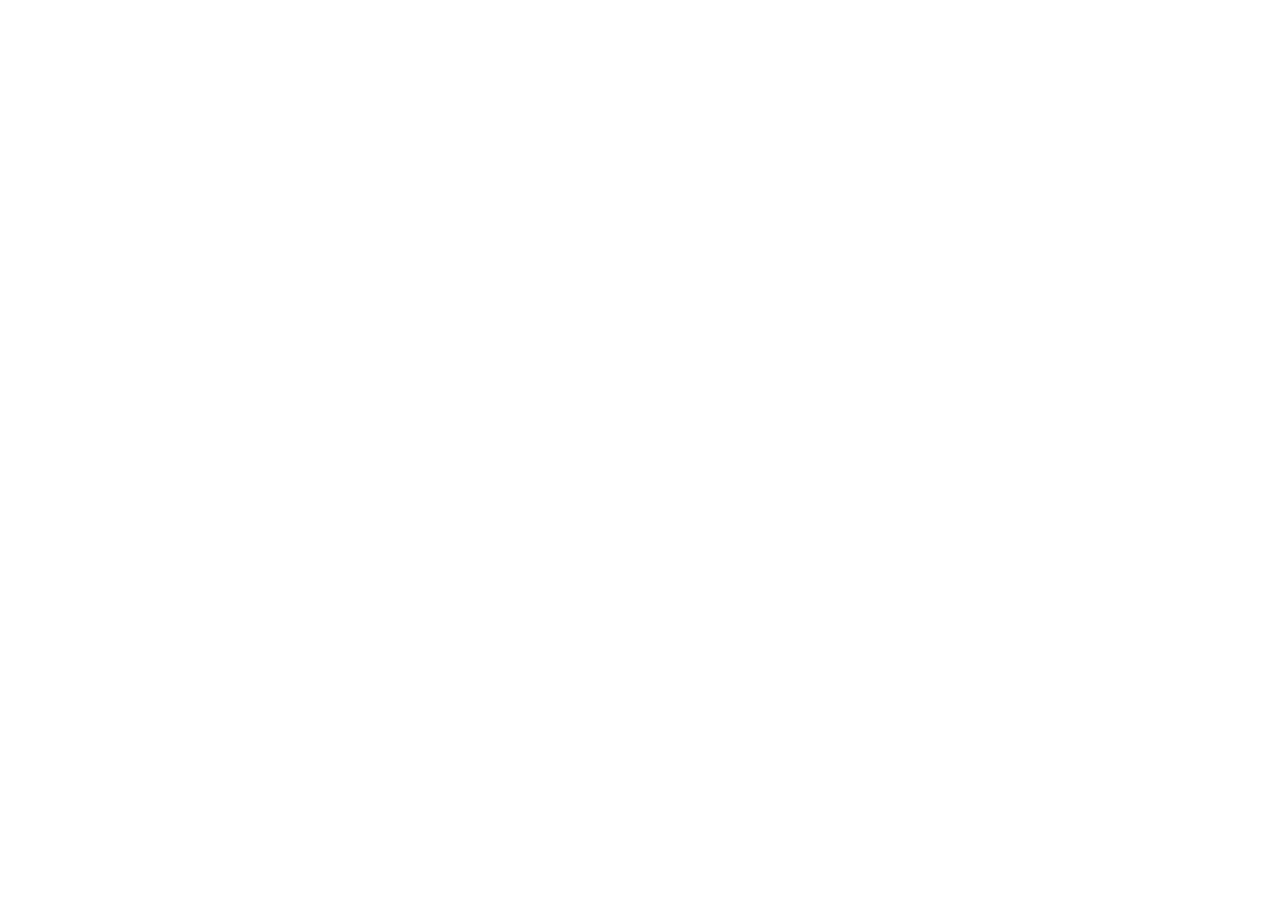
==== app3/index.html @ f4914a2c "Add app3 directory" ====
<!doctype html>
<html lang="en">
  <head>
    <meta charset="UTF-8" />
    <link rel="icon" type="image/svg+xml" href="/icon.svg" />
    <meta name="viewport" content="width=device-width, initial-scale=1.0" />
    <meta name="description" content="Create and run live audience polls with real-time results."/>
    <title>Live Poll</title>
    <link rel="preconnect" href="https://fonts.googleapis.com" />
    <link rel="preconnect" href="https://fonts.gstatic.com" crossorigin />
    <link href="https://fonts.googleapis.com/css2?family=Inter:wght@300;400;500;600;700;800&display=swap" rel="stylesheet" />
    <script type="module" crossorigin src="/assets/index-DiwkFr8b.js"></script>
    <link rel="stylesheet" crossorigin href="/assets/index-BJb9iIKe.css">
  </head>
  <body>
    <div id="root"></div>
  </body>
</html>
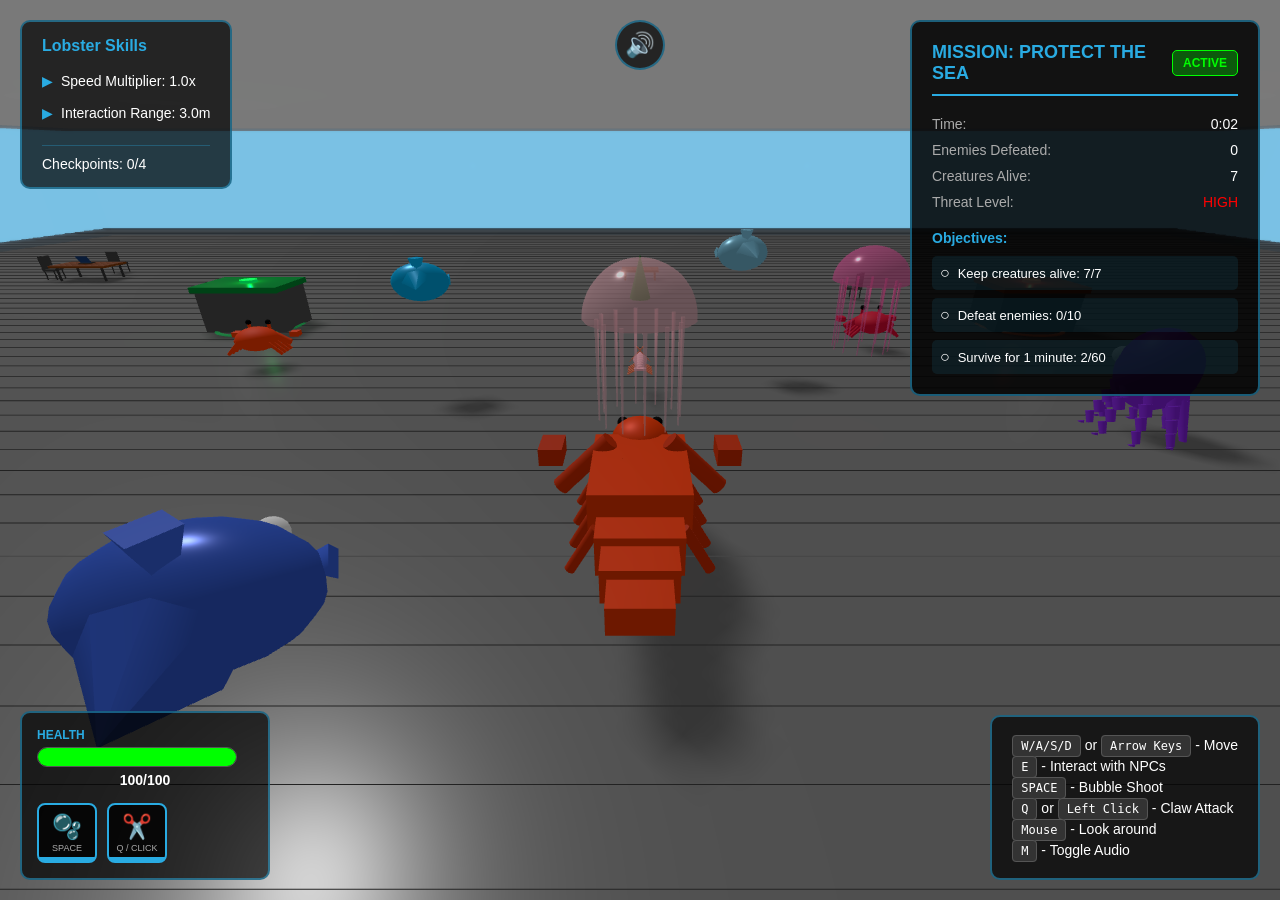
==== commit 2050e087: "Add files via upload" ====
--- a/app3/index.html
+++ b/app3/index.html
@@ -1,18 +1,164 @@
-<!doctype html>
+<!DOCTYPE html>
 <html lang="en">
-  <head>
-    <meta charset="UTF-8" />
-    <link rel="icon" type="image/svg+xml" href="/icon.svg" />
-    <meta name="viewport" content="width=device-width, initial-scale=1.0" />
-    <meta name="description" content="Create and run live audience polls with real-time results."/>
-    <title>Live Poll</title>
-    <link rel="preconnect" href="https://fonts.googleapis.com" />
-    <link rel="preconnect" href="https://fonts.gstatic.com" crossorigin />
-    <link href="https://fonts.googleapis.com/css2?family=Inter:wght@300;400;500;600;700;800&display=swap" rel="stylesheet" />
-    <script type="module" crossorigin src="/assets/index-DiwkFr8b.js"></script>
-    <link rel="stylesheet" crossorigin href="/assets/index-BJb9iIKe.css">
-  </head>
-  <body>
-    <div id="root"></div>
-  </body>
+<head>
+    <meta charset="UTF-8">
+    <meta name="viewport" content="width=device-width, initial-scale=1.0">
+    <title>Lobster Office Adventure</title>
+  <script type="module" crossorigin src="index.js"></script>
+  <link rel="stylesheet" crossorigin href="index.css">
+</head>
+<body>
+    <div id="game-container">
+        <canvas id="game-canvas"></canvas>
+        
+        <!-- HUD -->
+        <div id="hud">
+            <div id="skills-panel">
+                <h3>Lobster Skills</h3>
+                <div id="skills-list"></div>
+            </div>
+            <div id="checkpoint-progress">
+                <span>Checkpoints: <span id="checkpoint-count">0/4</span></span>
+            </div>
+        </div>
+
+        <!-- Health and Combat UI -->
+        <div id="combat-hud">
+            <div id="health-bar-container">
+                <div class="hud-label">HEALTH</div>
+                <div id="health-bar">
+                    <div id="health-bar-fill"></div>
+                </div>
+                <div id="health-text">100/100</div>
+            </div>
+            
+            <div id="abilities-bar">
+                <div class="ability-item">
+                    <div class="ability-icon">🫧</div>
+                    <div class="ability-cooldown" id="bubble-cooldown"></div>
+                    <div class="ability-key">SPACE</div>
+                </div>
+                <div class="ability-item">
+                    <div class="ability-icon">✂️</div>
+                    <div class="ability-cooldown" id="claw-cooldown"></div>
+                    <div class="ability-key">Q / CLICK</div>
+                </div>
+            </div>
+        </div>
+
+        <!-- Mission Panel -->
+        <div id="mission-panel">
+            <div class="mission-header">
+                <h2>MISSION: PROTECT THE SEA</h2>
+                <div id="mission-status" class="mission-status-active">ACTIVE</div>
+            </div>
+            <div class="mission-info">
+                <div class="info-item">
+                    <span class="info-label">Time:</span>
+                    <span id="mission-time">0:00</span>
+                </div>
+                <div class="info-item">
+                    <span class="info-label">Enemies Defeated:</span>
+                    <span id="enemy-count">0</span>
+                </div>
+                <div class="info-item">
+                    <span class="info-label">Creatures Alive:</span>
+                    <span id="creatures-alive">7</span>
+                </div>
+                <div class="info-item">
+                    <span class="info-label">Threat Level:</span>
+                    <span id="threat-level">LOW</span>
+                </div>
+            </div>
+            <div class="objectives-section">
+                <h3>Objectives:</h3>
+                <div id="objectives-list"></div>
+            </div>
+        </div>
+
+        <!-- Interaction Prompt -->
+        <div id="interaction-prompt" class="hidden">
+            Press <kbd>E</kbd> to interact
+        </div>
+
+        <!-- Dialogue System -->
+        <div id="dialogue-box" class="hidden">
+            <div id="dialogue-content">
+                <h2 id="npc-name"></h2>
+                <p id="dialogue-text"></p>
+                <div id="dialogue-options"></div>
+            </div>
+        </div>
+
+        <!-- Controls Info -->
+        <div id="controls-info">
+            <p><kbd>W/A/S/D</kbd> or <kbd>Arrow Keys</kbd> - Move</p>
+            <p><kbd>E</kbd> - Interact with NPCs</p>
+            <p><kbd>SPACE</kbd> - Bubble Shoot</p>
+            <p><kbd>Q</kbd> or <kbd>Left Click</kbd> - Claw Attack</p>
+            <p><kbd>Mouse</kbd> - Look around</p>
+            <p><kbd>M</kbd> - Toggle Audio</p>
+        </div>
+
+        <!-- Audio Toggle Button -->
+        <button id="audio-toggle" class="audio-button" title="Toggle Audio (M)">
+            🔊
+        </button>
+
+        <!-- Game Over Screen -->
+        <div id="game-over-screen" class="hidden">
+            <div id="game-over-content">
+                <h1 id="game-over-title">MISSION FAILED</h1>
+                <div id="game-over-message"></div>
+                <div id="game-over-stats">
+                    <div class="stat-row">
+                        <span>Enemies Defeated:</span>
+                        <span id="final-enemies">0</span>
+                    </div>
+                    <div class="stat-row">
+                        <span>Creatures Lost:</span>
+                        <span id="final-creatures-lost">0</span>
+                    </div>
+                    <div class="stat-row">
+                        <span>Survival Time:</span>
+                        <span id="final-time">0:00</span>
+                    </div>
+                    <div class="stat-row">
+                        <span>Damage Dealt:</span>
+                        <span id="final-damage">0</span>
+                    </div>
+                </div>
+                <button id="play-again-btn">PLAY AGAIN</button>
+            </div>
+        </div>
+
+        <!-- Mission Complete Screen -->
+        <div id="mission-complete-screen" class="hidden">
+            <div id="mission-complete-content">
+                <h1 id="mission-complete-title">MISSION COMPLETE!</h1>
+                <div id="mission-complete-message">You successfully protected the sea creatures!</div>
+                <div id="mission-complete-stats">
+                    <div class="stat-row">
+                        <span>Enemies Defeated:</span>
+                        <span id="complete-enemies">0</span>
+                    </div>
+                    <div class="stat-row">
+                        <span>Creatures Saved:</span>
+                        <span id="complete-creatures-saved">0</span>
+                    </div>
+                    <div class="stat-row">
+                        <span>Survival Time:</span>
+                        <span id="complete-time">0:00</span>
+                    </div>
+                    <div class="stat-row">
+                        <span>Damage Dealt:</span>
+                        <span id="complete-damage">0</span>
+                    </div>
+                </div>
+                <button id="play-again-complete-btn">PLAY AGAIN</button>
+            </div>
+        </div>
+    </div>
+
+</body>
 </html>
--- a/app3/index.css
+++ b/app3/index.css
@@ -0,0 +1 @@
+*{margin:0;padding:0;box-sizing:border-box}body{font-family:Segoe UI,Tahoma,Geneva,Verdana,sans-serif;background:#000;color:#fff;overflow:hidden}#game-container{position:relative;width:100vw;height:100vh}#game-canvas{display:block;width:100%;height:100%}#hud{position:absolute;top:20px;left:20px;background:#000000b3;padding:15px 20px;border-radius:10px;border:2px solid rgba(41,171,226,.5);min-width:200px}#skills-panel h3{margin-bottom:10px;color:#29abe2;font-size:16px}#skills-list{font-size:14px;line-height:1.6}.skill-item{padding:5px 0;display:flex;align-items:center}.skill-item:before{content:"▶";margin-right:8px;color:#29abe2}#checkpoint-progress{margin-top:15px;padding-top:10px;border-top:1px solid rgba(41,171,226,.3);font-size:14px}#interaction-prompt{position:absolute;bottom:100px;left:50%;transform:translate(-50%);background:#29abe2e6;padding:15px 30px;border-radius:8px;font-size:18px;font-weight:700;animation:pulse 1.5s infinite}@keyframes pulse{0%,to{transform:translate(-50%) scale(1)}50%{transform:translate(-50%) scale(1.05)}}#dialogue-box{position:absolute;bottom:50px;left:50%;transform:translate(-50%);background:#000000f2;border:3px solid #29abe2;border-radius:15px;padding:25px 30px;max-width:600px;min-width:500px}#npc-name{color:#29abe2;font-size:24px;margin-bottom:15px}#dialogue-text{font-size:16px;line-height:1.6;margin-bottom:20px}#dialogue-options{display:flex;flex-direction:column;gap:10px}.dialogue-option{background:#29abe233;border:2px solid #29abe2;color:#fff;padding:12px 20px;border-radius:8px;cursor:pointer;font-size:15px;transition:all .2s}.dialogue-option:hover{background:#29abe266;transform:translate(5px)}#controls-info{position:absolute;bottom:20px;right:20px;background:#000000b3;padding:15px 20px;border-radius:10px;border:2px solid rgba(41,171,226,.5);font-size:14px}#controls-info p{margin:5px 0}kbd{background:#333;padding:3px 8px;border-radius:4px;border:1px solid #555;font-family:monospace;font-size:12px}#combat-hud{position:absolute;bottom:20px;left:20px;background:#000000b3;padding:15px;border-radius:10px;border:2px solid rgba(41,171,226,.5);min-width:250px}.hud-label{font-size:12px;color:#29abe2;margin-bottom:5px;font-weight:700}#health-bar-container{margin-bottom:15px}#health-bar{width:200px;height:20px;background:#ff00004d;border-radius:10px;overflow:hidden;border:1px solid #555;margin-bottom:5px}#health-bar-fill{height:100%;width:100%;background:#0f0;transition:width .3s,background .3s}#health-text{text-align:center;font-size:14px;font-weight:700}#abilities-bar{display:flex;gap:10px}.ability-item{position:relative;width:60px;height:60px;background:#000c;border:2px solid #29abe2;border-radius:8px;display:flex;flex-direction:column;align-items:center;justify-content:center}.ability-icon{font-size:24px;margin-bottom:2px}.ability-key{font-size:9px;color:#aaa;text-align:center}.ability-cooldown{position:absolute;bottom:0;left:0;right:0;height:4px;background:#29abe2;transition:width .1s linear;border-radius:0 0 6px 6px}#mission-panel{position:absolute;top:20px;right:20px;background:#000000d9;padding:20px;border-radius:10px;border:2px solid rgba(41,171,226,.5);min-width:300px;max-width:350px}.mission-header{display:flex;justify-content:space-between;align-items:center;margin-bottom:15px;border-bottom:2px solid #29abe2;padding-bottom:10px}.mission-header h2{font-size:18px;color:#29abe2;margin:0}#mission-status{padding:5px 10px;border-radius:5px;font-weight:700;font-size:12px}.mission-status-active{background:#00ff004d;color:#0f0;border:1px solid #00ff00}.mission-status-complete{background:#00c8ff4d;color:#00c8ff;border:1px solid #00c8ff}.mission-status-failed{background:#ff00004d;color:red;border:1px solid #ff0000}.mission-info{margin-bottom:15px}.info-item{display:flex;justify-content:space-between;padding:5px 0;font-size:14px}.info-label{color:#aaa}.objectives-section{margin-top:15px}.objectives-section h3{font-size:14px;color:#29abe2;margin-bottom:10px}#objectives-list{display:flex;flex-direction:column;gap:8px}.objective-item{display:flex;align-items:center;gap:8px;padding:8px;background:#29abe21a;border-radius:5px;font-size:13px}.objective-item.completed{background:#00ff001a;color:#0f0}.objective-check{font-weight:700;font-size:16px}#game-over-screen,#mission-complete-screen{position:absolute;top:0;left:0;width:100%;height:100%;background:#000000f2;display:flex;justify-content:center;align-items:center;z-index:1000}#game-over-content,#mission-complete-content{background:#141414f2;border:3px solid #29abe2;border-radius:20px;padding:40px 60px;text-align:center;max-width:500px;animation:slideIn .5s ease-out}@keyframes slideIn{0%{transform:translateY(-50px);opacity:0}to{transform:translateY(0);opacity:1}}#game-over-title{color:red;font-size:48px;margin:0 0 20px;text-shadow:0 0 20px rgba(255,0,0,.8)}#mission-complete-title{color:#0f0;font-size:48px;margin:0 0 20px;text-shadow:0 0 20px rgba(0,255,0,.8)}#game-over-message,#mission-complete-message{font-size:18px;color:#ccc;margin-bottom:30px;line-height:1.6}#game-over-stats,#mission-complete-stats{background:#29abe21a;border-radius:10px;padding:20px;margin-bottom:30px}.stat-row{display:flex;justify-content:space-between;padding:10px 0;font-size:16px;border-bottom:1px solid rgba(41,171,226,.2)}.stat-row:last-child{border-bottom:none}.stat-row span:first-child{color:#aaa}.stat-row span:last-child{color:#29abe2;font-weight:700}#play-again-btn,#play-again-complete-btn{background:#29abe2;color:#fff;border:none;padding:15px 40px;font-size:20px;font-weight:700;border-radius:10px;cursor:pointer;transition:all .3s;text-transform:uppercase;letter-spacing:2px}#play-again-btn:hover,#play-again-complete-btn:hover{background:#3ac5ff;transform:scale(1.05);box-shadow:0 0 20px #29abe299}#play-again-btn:active,#play-again-complete-btn:active{transform:scale(.95)}.audio-button{position:absolute;top:20px;left:50%;transform:translate(-50%);background:#000000b3;border:2px solid rgba(41,171,226,.5);color:#fff;font-size:24px;width:50px;height:50px;border-radius:50%;cursor:pointer;transition:all .3s;display:flex;align-items:center;justify-content:center;z-index:100}.audio-button:hover{background:#29abe24d;transform:translate(-50%) scale(1.1)}.audio-button.muted{opacity:.5}.hidden{display:none!important}
